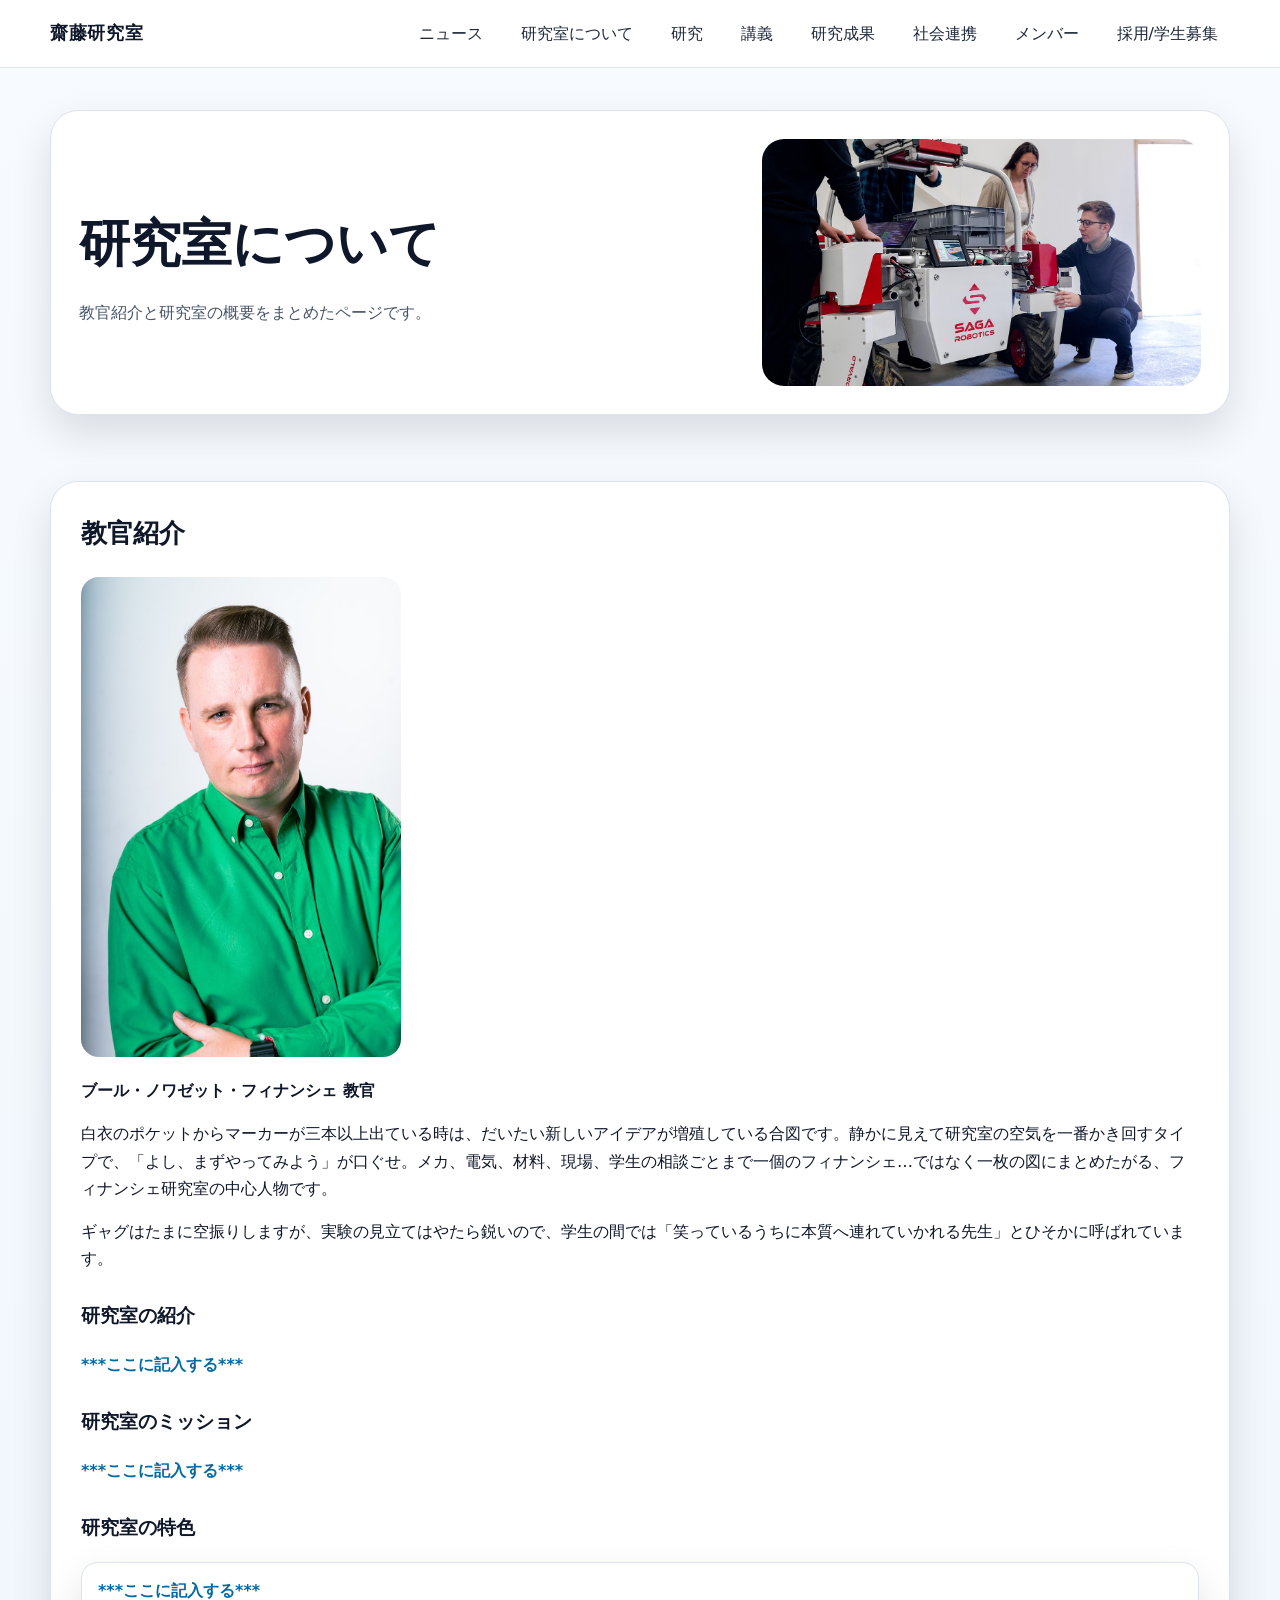
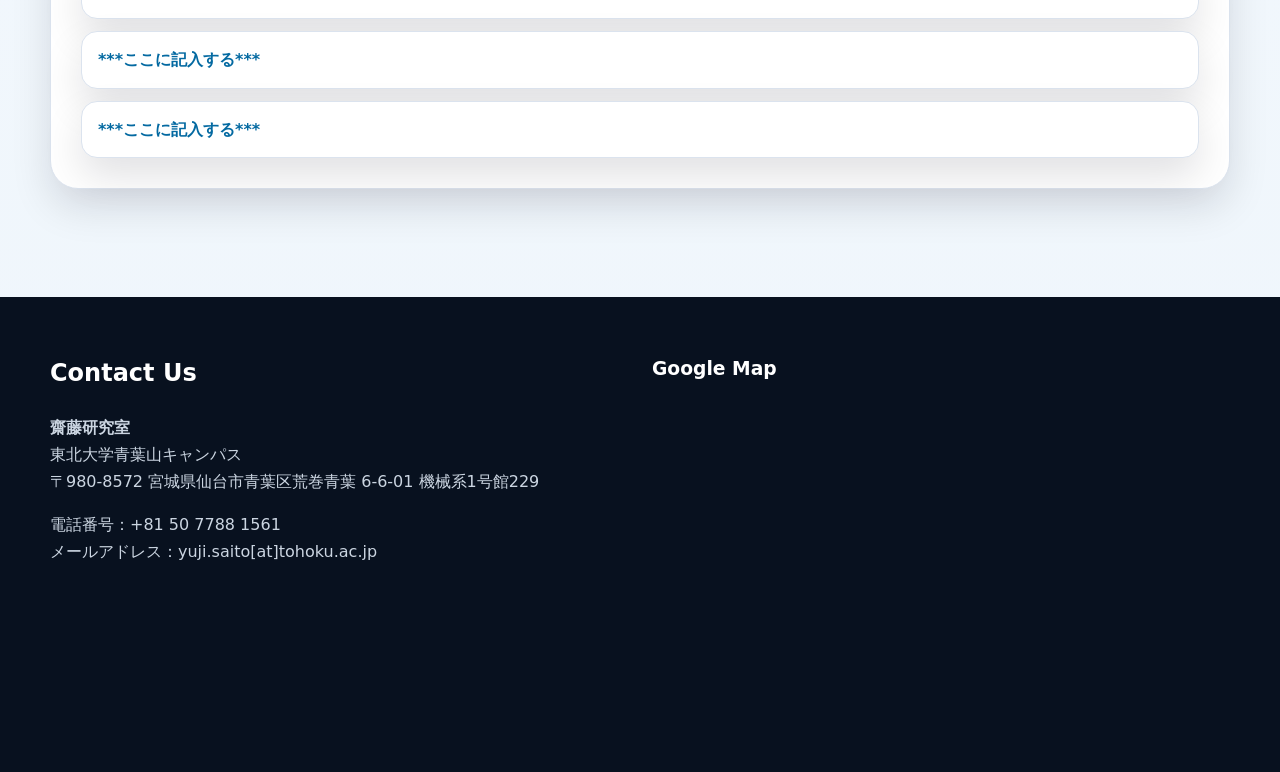
==== about.html @ 6b7e9b40 "Update about.html" ====
<!doctype html>
<html lang="ja">
<head>
  <meta charset="utf-8">
  <meta name="viewport" content="width=device-width, initial-scale=1">
  <title>齋藤研究室</title>
  <meta name="description" content="齋藤研究室の公式サイト。研究・講義・社会連携・学生募集などの情報を掲載しています。">
  <link rel="stylesheet" href="style.css">
</head>
<body>
  <header class="site-header">
    <div class="container site-header__inner">
      <a class="brand" href="index.html">
        <!-- <img src="logo.jpg" alt="齋藤研究室 ロゴ" class="brand__logo"> -->
        <span>齋藤研究室</span>
      </a>
      <nav class="nav" aria-label="主要メニュー">
        <a href="news.html">ニュース</a>
        <a href="about.html">研究室について</a>
        <a href="research.html">研究</a>
        <a href="lectures.html">講義</a>
        <a href="achievements.html">研究成果</a>
        <a href="collaboration.html">社会連携</a>
        <a href="members.html">メンバー</a>
        <a href="recruit.html">採用/学生募集</a>
      </nav>
    </div>
  </header>

  <main>
    <section class="page-hero">
      <div class="container page-top">
        <div class="page-top__title">
          <h1>研究室について</h1>
          <p>教官紹介と研究室の概要をまとめたページです。</p>
        </div>
        <div class="page-top__image">
          <img src="assets/img_about.jpg" alt="研究室についての代表画像">
        </div>
      </div>
    </section>

    <section class="section section--tight">
      <div class="container content-box">
        <h2>教官紹介</h2>
        <p><img src="assets/pic_professor.jpg" alt="ブール・ノワゼット・フィナンシェ先生の写真" style="max-width:320px;border-radius:18px;margin:0 0 20px 0;"></p>
        <p><strong>ブール・ノワゼット・フィナンシェ 教官</strong></p>
        <p>白衣のポケットからマーカーが三本以上出ている時は、だいたい新しいアイデアが増殖している合図です。静かに見えて研究室の空気を一番かき回すタイプで、「よし、まずやってみよう」が口ぐせ。メカ、電気、材料、現場、学生の相談ごとまで一個のフィナンシェ…ではなく一枚の図にまとめたがる、フィナンシェ研究室の中心人物です。</p>
        <p>ギャグはたまに空振りしますが、実験の見立てはやたら鋭いので、学生の間では「笑っているうちに本質へ連れていかれる先生」とひそかに呼ばれています。</p>
        <h3>研究室の紹介</h3>
        <p class="placeholder">***ここに記入する***</p>
        <h3>研究室のミッション</h3>
        <p class="placeholder">***ここに記入する***</p>
        <h3>研究室の特色</h3>
        <ul class="plain-list">
          <li><span class="placeholder">***ここに記入する***</span></li>
          <li><span class="placeholder">***ここに記入する***</span></li>
          <li><span class="placeholder">***ここに記入する***</span></li>
        </ul>
      </div>
    </section>
  </main>

  <footer class="footer">
    <div class="container footer-grid">
     <section>
        <h2>Contact Us</h2>
        <p><strong>齋藤研究室</strong><br>東北大学青葉山キャンパス<br>〒980-8572 宮城県仙台市青葉区荒巻青葉 6-6-01 機械系1号館229 </p>
        <p>電話番号：+81 50 7788 1561<br>メールアドレス：yuji.saito[at]tohoku.ac.jp</p>
      </section>
      <section class="map-wrap">
        <h3>Google Map</h3>
<!-- googleMapでピンを立てた後、共有→地図を埋め込む→HTMLをコピー→下記一行まるごと消して、貼り付け -->
        <iframe src="https://www.google.com/maps/embed?pb=!1m18!1m12!1m3!1d660.6480295084219!2d140.84380347858735!3d38.25482782458612!2m3!1f0!2f0!3f0!3m2!1i1024!2i768!4f13.1!3m3!1m2!1s0x5f8a285a0e65f0b5%3A0x808f0caa3482d5c0!2z5p2x5YyX5aSn5a2mIOW3peWtpueglOeptuenkeODu-W3peWtpumDqCDmqZ_morDns7sx5Y-36aSo!5e0!3m2!1sja!2sjp!4v1775164790311!5m2!1sja!2sjp" width="600" height="450" style="border:0;" allowfullscreen="" loading="lazy" referrerpolicy="no-referrer-when-downgrade"></iframe>
      </section>
    </div>
  </footer>
  
  <script src="script.js"></script>
</body>
</html>
---- style.css ----
:root{
  --bg:#0b1320;
  --bg2:#111c30;
  --panel:#ffffff;
  --text:#0f172a;
  --muted:#475569;
  --line:#dbe3ee;
  --accent:#0ea5e9;
  --accent2:#22c55e;
  --shadow:0 18px 40px rgba(2, 12, 27, 0.12);
  --radius:22px;
  --max:1180px;
}
*{box-sizing:border-box}
html{scroll-behavior:smooth}
body{
  margin:0;
  font-family:"Yu Gothic UI","Hiragino Sans","Meiryo",system-ui,sans-serif;
  color:var(--text);
  background:linear-gradient(180deg,#f7fbff 0%,#eef5fb 100%);
  line-height:1.7;
}
a{color:inherit;text-decoration:none}
img,video{max-width:100%;display:block}
.container{width:min(calc(100% - 32px),var(--max));margin:0 auto}
.site-header{
  position:sticky;top:0;z-index:50;
  background:rgba(255,255,255,.9);backdrop-filter:blur(12px);
  border-bottom:1px solid rgba(219,227,238,.9);
}
.site-header__inner{display:flex;align-items:center;justify-content:space-between;gap:16px;padding:12px 0}
.brand{ display:flex; align-items:center; gap:10px; font-weight:800; font-size:1.1rem; letter-spacing:.04em;}
.brand__logo{ width:32px; height:32px; object-fit:cover; border-radius:8px; display:block;}
.nav{display:flex;flex-wrap:wrap;gap:10px 14px;justify-content:flex-end}
.nav a{padding:8px 12px;border-radius:999px;color:#1e293b}
.nav a:hover,.nav a:focus-visible{background:#e8f3fb;outline:none}
.hero{
  position:relative;min-height:74vh;display:grid;place-items:center;overflow:hidden;
  background:#020817;color:#fff;
}
.hero__media,.hero__overlay{position:absolute;inset:0}
.hero__media video{width:100%;height:100%;object-fit:cover;display:none}
.hero__media video.is-active{display:block}
.hero__overlay{background:linear-gradient(180deg,rgba(2,6,23,.35),rgba(2,6,23,.72))}
.hero__content{position:relative;z-index:1;text-align:center;padding:80px 16px}
.hero h1{font-size:clamp(2.2rem,7vw,4.8rem);margin:0 0 16px;letter-spacing:.04em}
.hero p{font-size:clamp(1rem,2.2vw,1.25rem);max-width:820px;margin:0 auto 18px;color:#dbeafe}
.hero__chips{display:flex;flex-wrap:wrap;gap:10px;justify-content:center;margin-top:24px}
.hero__chips span{padding:10px 14px;border:1px solid rgba(255,255,255,.24);border-radius:999px;background:rgba(255,255,255,.08)}
.section{padding:72px 0}
.section--tight{padding:48px 0}
.section-title{display:flex;align-items:end;justify-content:space-between;gap:12px;margin-bottom:28px}
.section-title h2{font-size:clamp(1.6rem,3vw,2.5rem);margin:0}
.section-title p{margin:0;color:var(--muted)}
.grid{display:grid;gap:22px}
.card-grid{grid-template-columns:repeat(auto-fit,minmax(240px,1fr))}
.card{
  background:var(--panel);border:1px solid var(--line);border-radius:var(--radius);overflow:hidden;
  box-shadow:var(--shadow);transition:transform .2s ease, box-shadow .2s ease;
}
.card:hover{transform:translateY(-4px);box-shadow:0 22px 46px rgba(2,12,27,.16)}
.card__media{aspect-ratio:16/10;position:relative;background:linear-gradient(135deg,#0f172a,#1d4ed8);overflow:hidden}
.card__media img,.card__media video{width:100%;height:100%;object-fit:cover}
.card__badge{position:absolute;left:14px;top:14px;background:rgba(255,255,255,.92);padding:6px 10px;border-radius:999px;font-size:.82rem;font-weight:700}
.card__body{padding:20px}
.card__body h3{margin:0 0 8px;font-size:1.2rem}
.card__body p{margin:0;color:var(--muted)}
.note-list,.member-list,.plain-list{display:grid;gap:12px;padding:0;margin:0;list-style:none}
.note-list li,.plain-list li{background:#fff;border:1px solid var(--line);border-radius:16px;padding:14px 16px;box-shadow:var(--shadow)}
.note-list a{color:#0f172a;font-weight:700}
.page-hero{padding:42px 0 18px}
.page-top{
  display:grid;grid-template-columns:1.2fr .8fr;gap:24px;align-items:center;
  background:#fff;border:1px solid var(--line);border-radius:28px;padding:28px;box-shadow:var(--shadow)
}
.page-top__title h1{font-size:clamp(2rem,4vw,3.2rem);margin:0 0 12px}
.page-top__title p{margin:0;color:var(--muted)}
.page-top__image{aspect-ratio:16/9;border-radius:22px;overflow:hidden;background:linear-gradient(135deg,#dbeafe,#bfdbfe)}
.page-top__image img{width:100%;height:100%;object-fit:cover}
.content-box{background:#fff;border:1px solid var(--line);border-radius:28px;padding:30px;box-shadow:var(--shadow)}
.content-box h2{margin-top:0;font-size:1.6rem}
.content-box h3{margin-top:28px}
.footer{background:#08111f;color:#e2e8f0;padding:56px 0 40px;margin-top:60px}
.footer-grid{display:grid;grid-template-columns:1fr 1fr;gap:24px;align-items:start}
.footer h2,.footer h3{margin-top:0;color:#fff}
.footer p,.footer li{color:#cbd5e1}
.map-wrap iframe{width:100%;height:320px;border:0;border-radius:22px}
.small{font-size:.95rem;color:var(--muted)}
.placeholder{font-weight:700;color:#0369a1}
.kv-links{display:flex;flex-wrap:wrap;gap:10px;margin-top:18px}
.kv-links a{background:#fff;color:#0f172a;padding:11px 14px;border-radius:999px;font-weight:700}
.member-columns{display:grid;grid-template-columns:repeat(3,1fr);gap:18px}
.member-group{background:#fff;border:1px solid var(--line);border-radius:20px;padding:18px;box-shadow:var(--shadow)}
.member-group h3{margin-top:0}
.news-inline{display:grid;gap:10px}
.news-inline li{padding:10px 0;border-bottom:1px solid #e2e8f0}
.news-inline li:last-child{border-bottom:none}
@media (max-width:900px){
  .page-top,.footer-grid,.member-columns{grid-template-columns:1fr}
  .site-header__inner{align-items:flex-start;flex-direction:column}
  .nav{justify-content:flex-start}
}
@media (max-width:640px){
  .section{padding:56px 0}
  .page-top,.content-box{padding:22px}
  .hero{min-height:64vh}
}
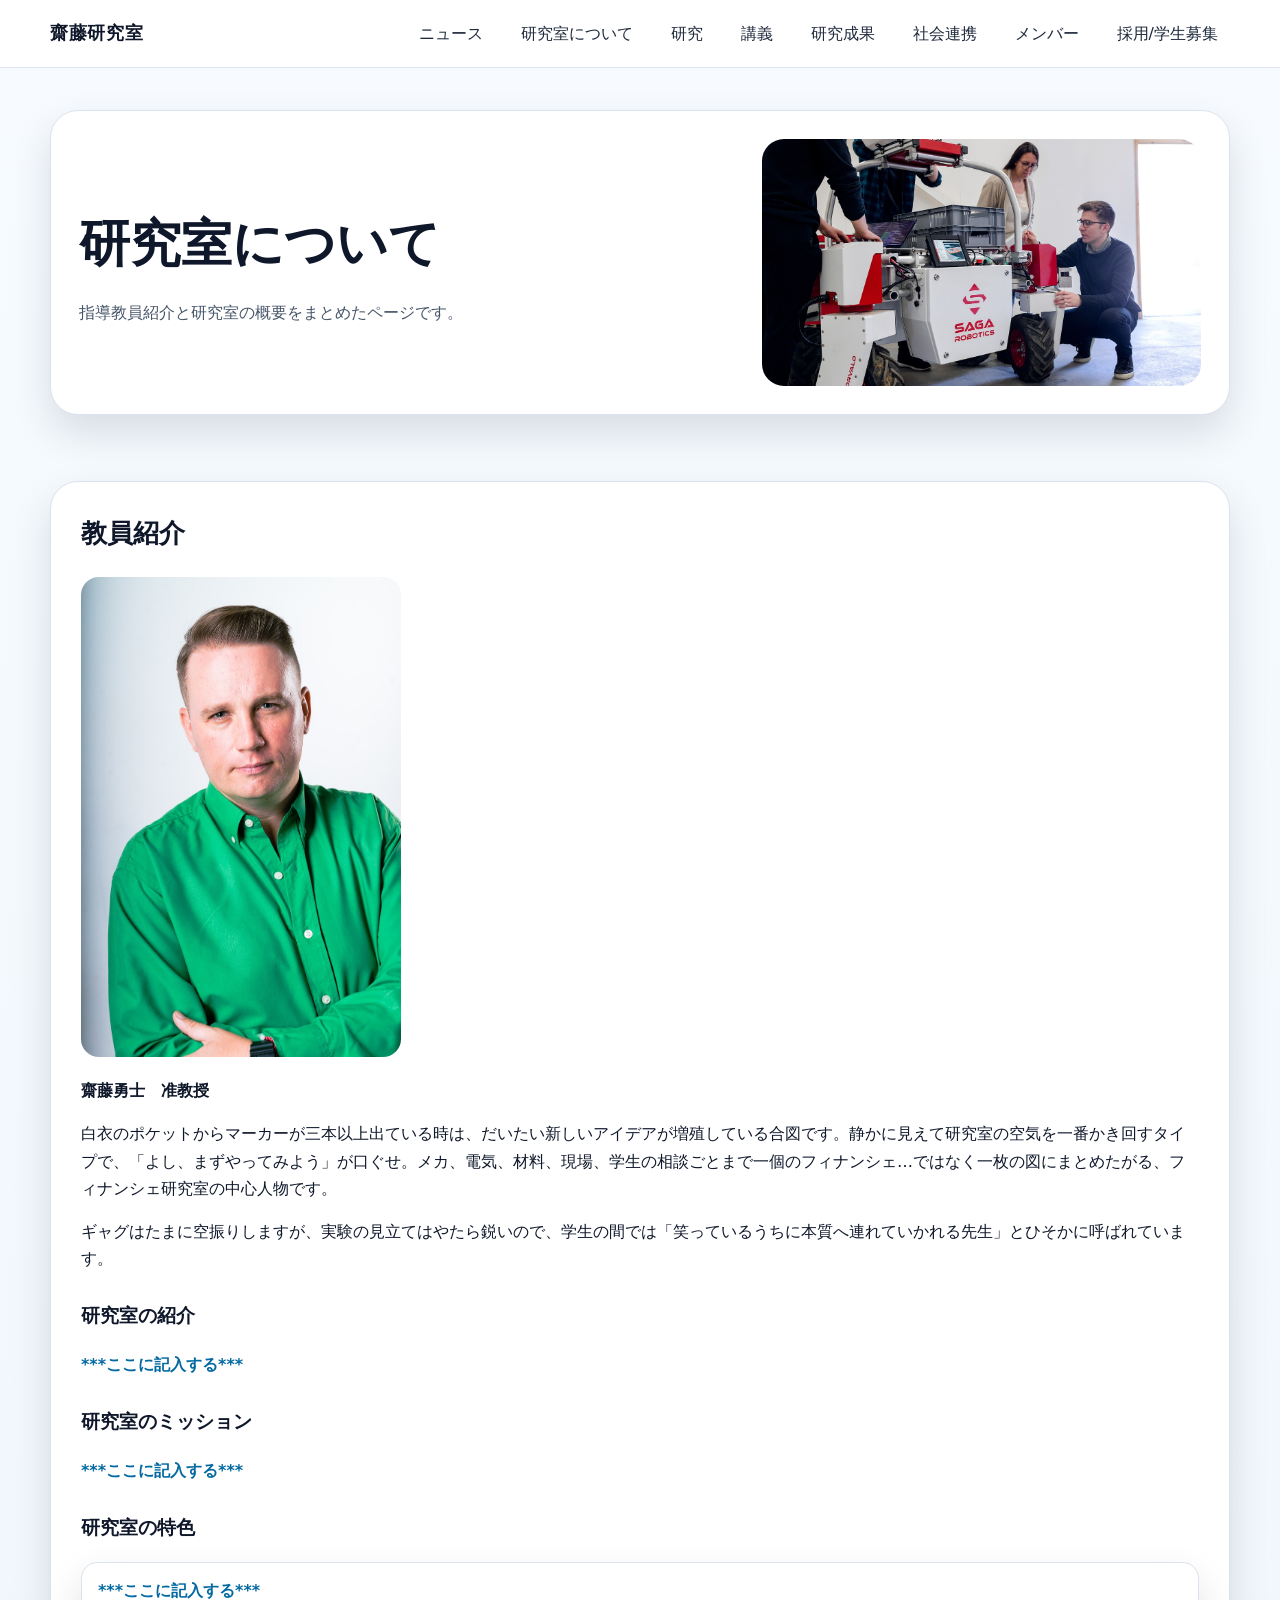
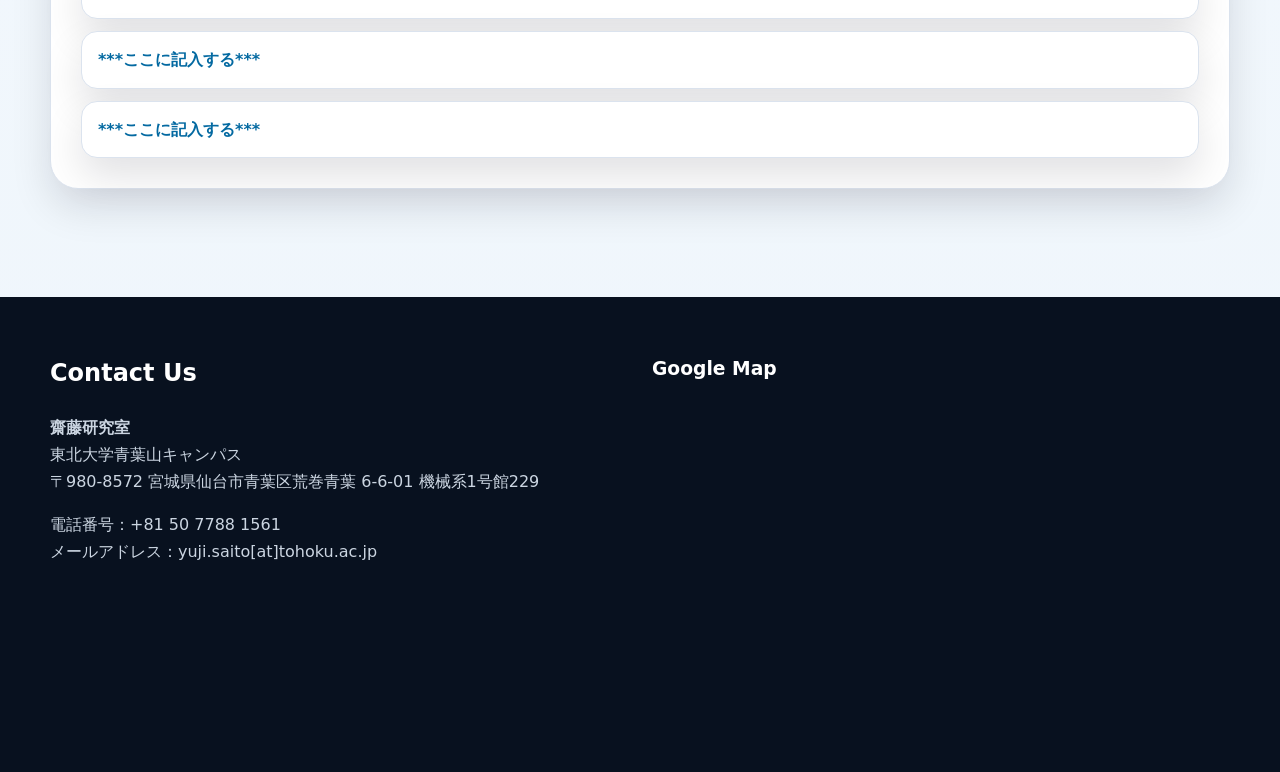
==== commit 142c373f: "Update about.html" ====
--- a/about.html
+++ b/about.html
@@ -32,7 +32,7 @@
       <div class="container page-top">
         <div class="page-top__title">
           <h1>研究室について</h1>
-          <p>教官紹介と研究室の概要をまとめたページです。</p>
+          <p>指導教員紹介と研究室の概要をまとめたページです。</p>
         </div>
         <div class="page-top__image">
           <img src="assets/img_about.jpg" alt="研究室についての代表画像">
@@ -42,9 +42,9 @@
 
     <section class="section section--tight">
       <div class="container content-box">
-        <h2>教官紹介</h2>
+        <h2>教員紹介</h2>
         <p><img src="assets/pic_professor.jpg" alt="ブール・ノワゼット・フィナンシェ先生の写真" style="max-width:320px;border-radius:18px;margin:0 0 20px 0;"></p>
-        <p><strong>ブール・ノワゼット・フィナンシェ 教官</strong></p>
+        <p><strong>齋藤勇士　准教授</strong></p>
         <p>白衣のポケットからマーカーが三本以上出ている時は、だいたい新しいアイデアが増殖している合図です。静かに見えて研究室の空気を一番かき回すタイプで、「よし、まずやってみよう」が口ぐせ。メカ、電気、材料、現場、学生の相談ごとまで一個のフィナンシェ…ではなく一枚の図にまとめたがる、フィナンシェ研究室の中心人物です。</p>
         <p>ギャグはたまに空振りしますが、実験の見立てはやたら鋭いので、学生の間では「笑っているうちに本質へ連れていかれる先生」とひそかに呼ばれています。</p>
         <h3>研究室の紹介</h3>
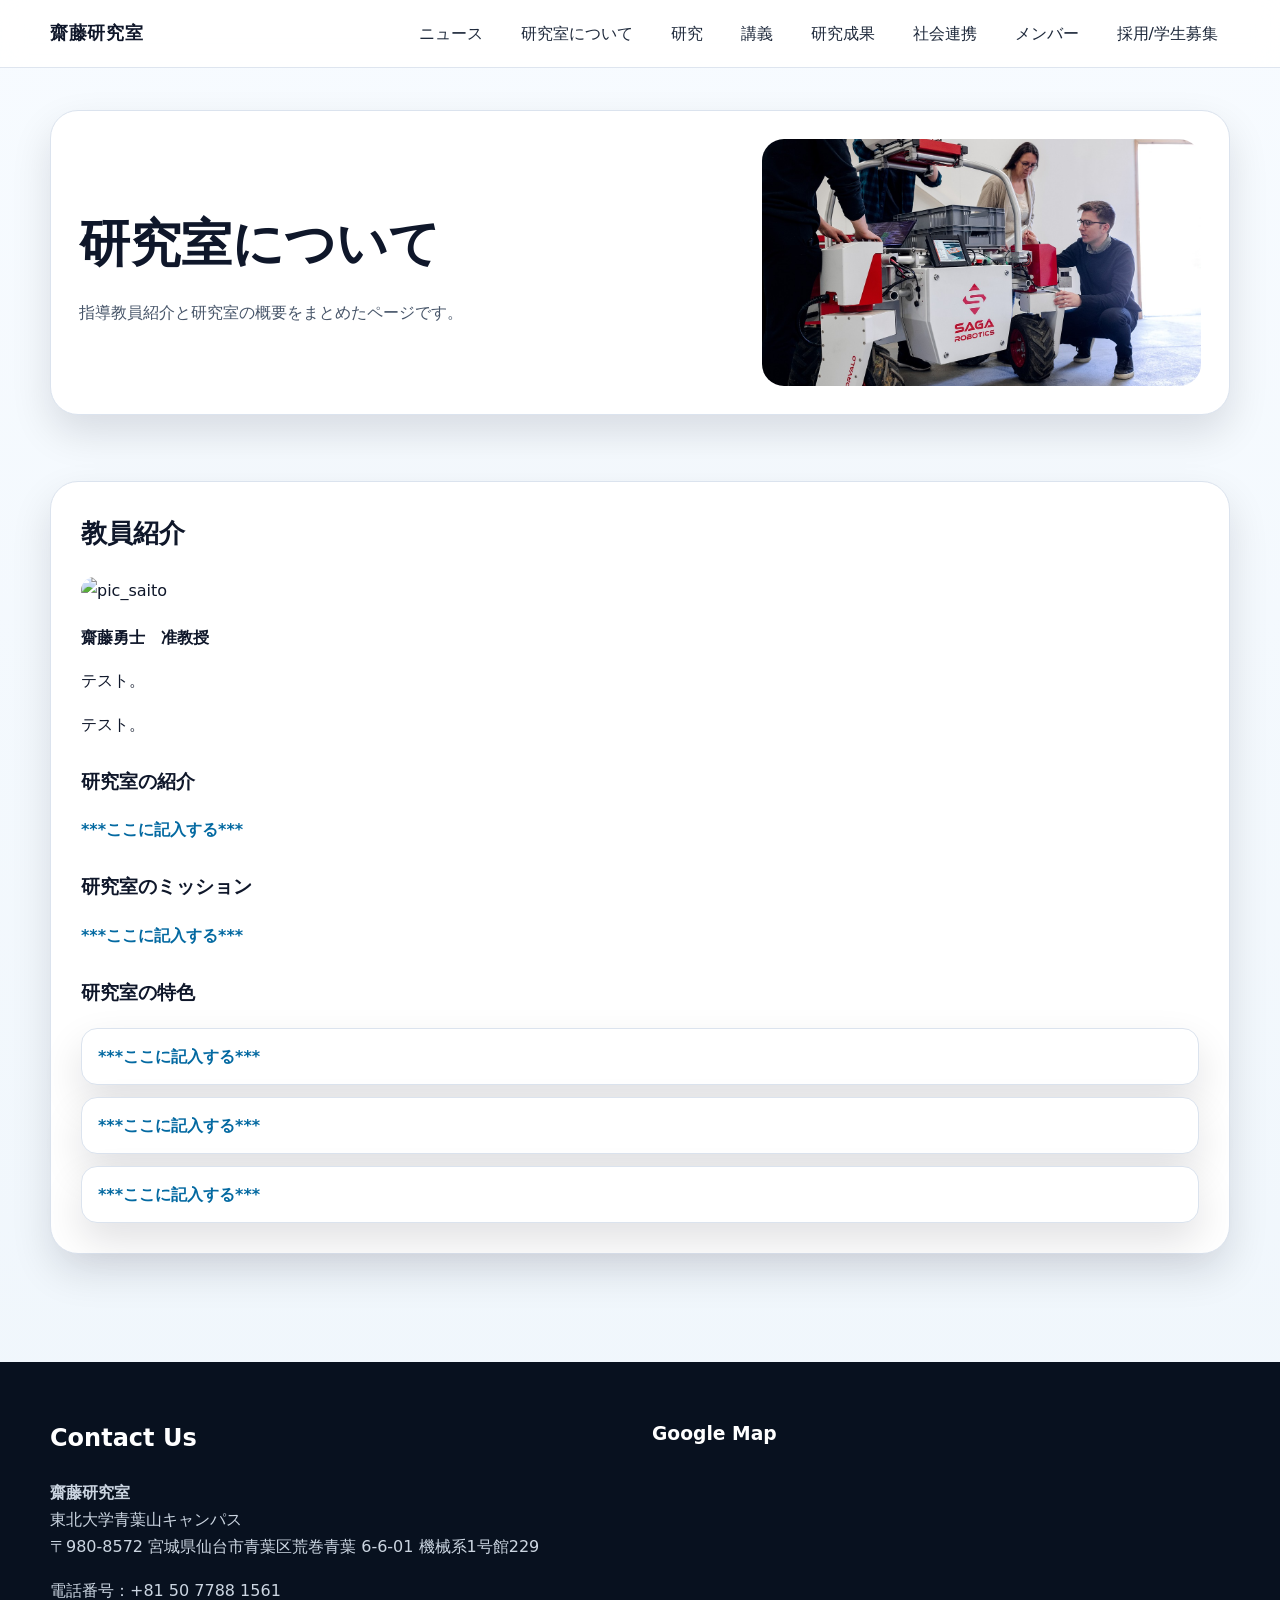
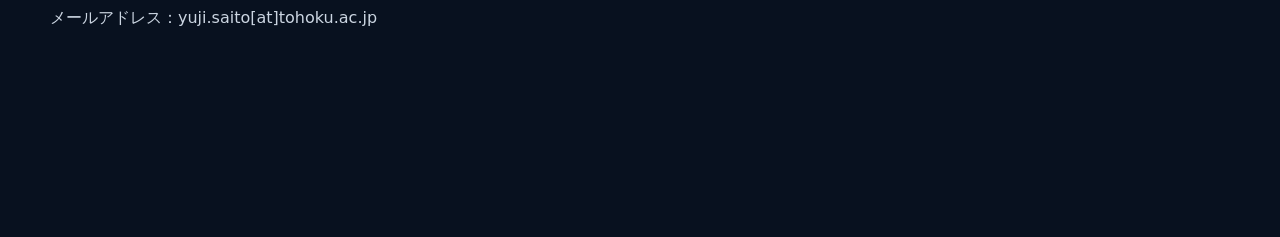
==== commit a8168c66: "Update about.html" ====
--- a/about.html
+++ b/about.html
@@ -43,10 +43,10 @@
     <section class="section section--tight">
       <div class="container content-box">
         <h2>教員紹介</h2>
-        <p><img src="assets/pic_professor.jpg" alt="ブール・ノワゼット・フィナンシェ先生の写真" style="max-width:320px;border-radius:18px;margin:0 0 20px 0;"></p>
+        <p><img src="assets/pic_saito.jpg" alt="pic_saito" style="max-width:320px;border-radius:18px;margin:0 0 20px 0;"></p>
         <p><strong>齋藤勇士　准教授</strong></p>
-        <p>白衣のポケットからマーカーが三本以上出ている時は、だいたい新しいアイデアが増殖している合図です。静かに見えて研究室の空気を一番かき回すタイプで、「よし、まずやってみよう」が口ぐせ。メカ、電気、材料、現場、学生の相談ごとまで一個のフィナンシェ…ではなく一枚の図にまとめたがる、フィナンシェ研究室の中心人物です。</p>
-        <p>ギャグはたまに空振りしますが、実験の見立てはやたら鋭いので、学生の間では「笑っているうちに本質へ連れていかれる先生」とひそかに呼ばれています。</p>
+        <p>テスト。</p>
+        <p>テスト。</p>
         <h3>研究室の紹介</h3>
         <p class="placeholder">***ここに記入する***</p>
         <h3>研究室のミッション</h3>
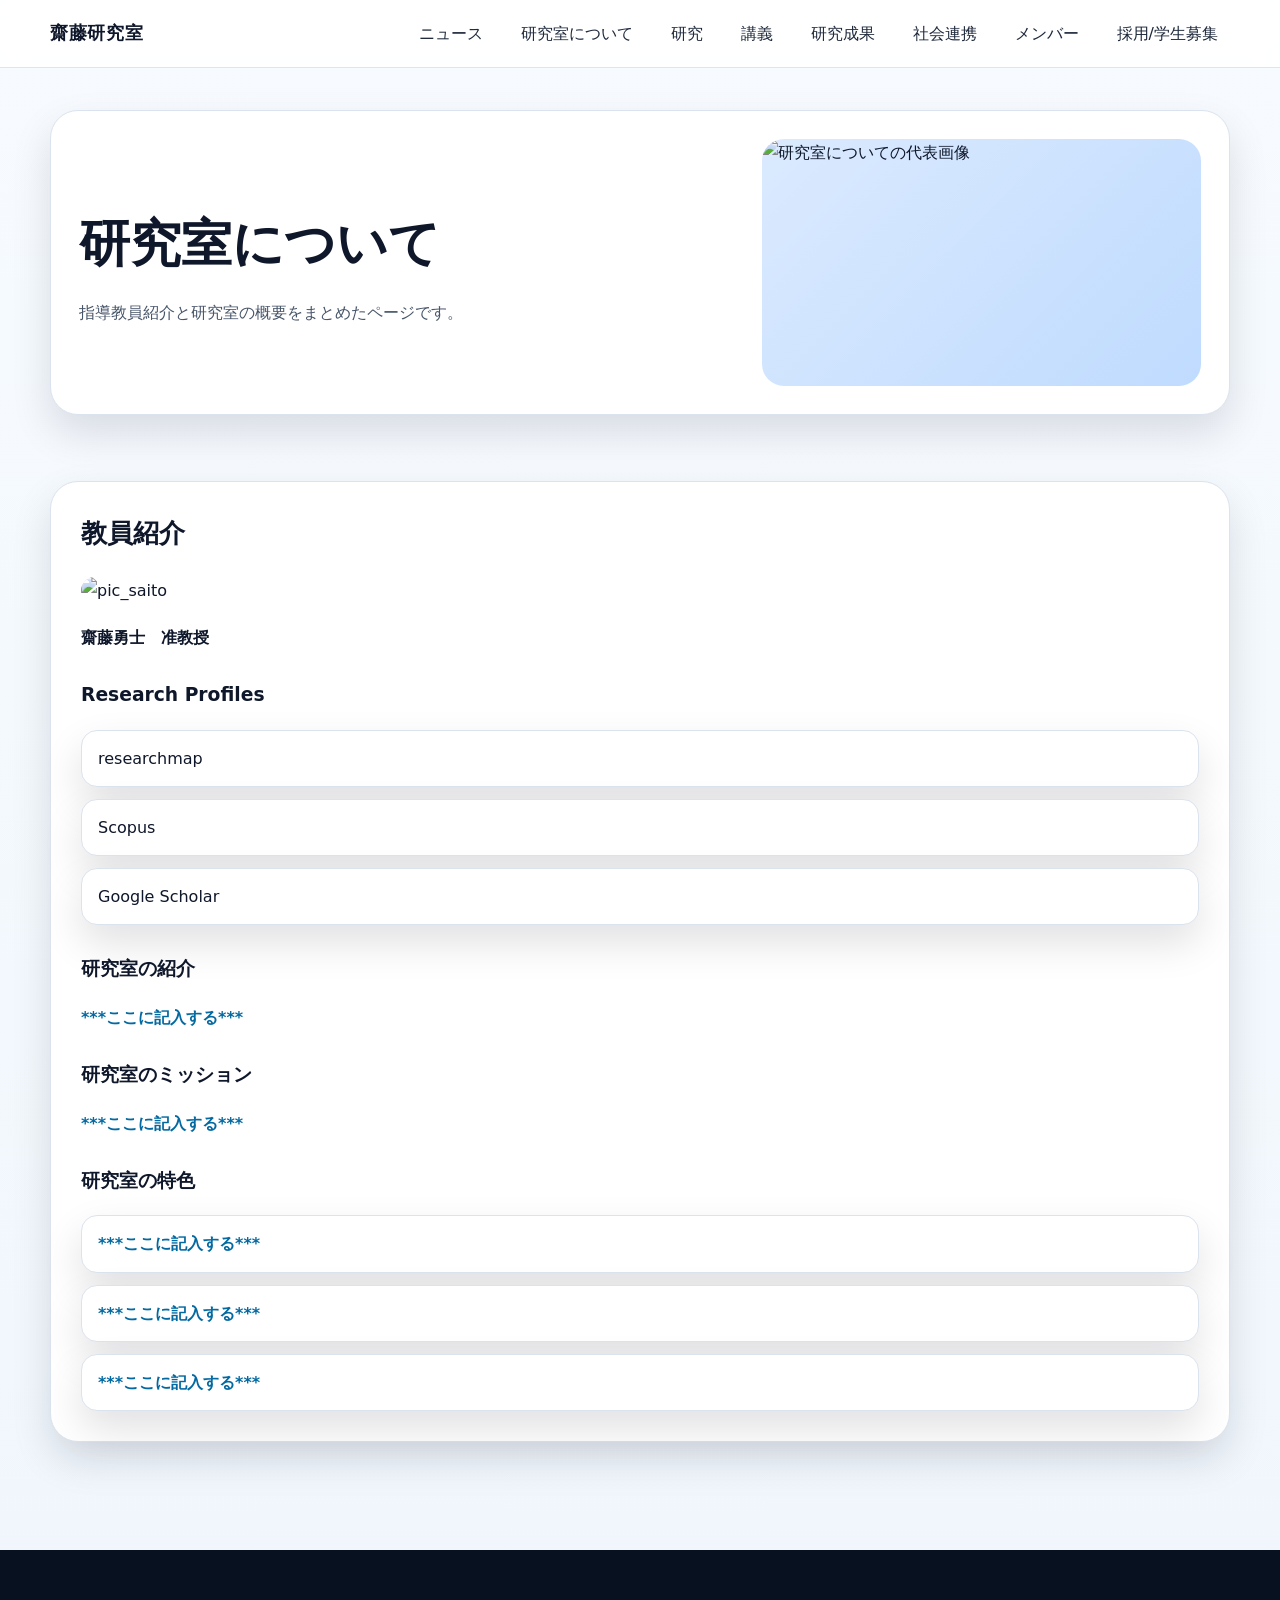
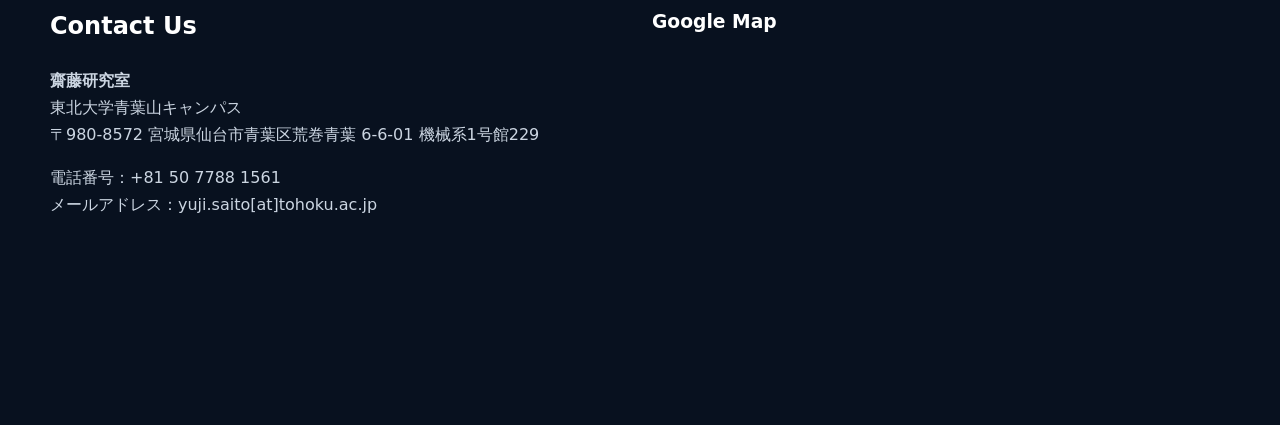
==== commit 15b4aca8: "Update about.html" ====
--- a/about.html
+++ b/about.html
@@ -35,7 +35,7 @@
           <p>指導教員紹介と研究室の概要をまとめたページです。</p>
         </div>
         <div class="page-top__image">
-          <img src="assets/img_about.jpg" alt="研究室についての代表画像">
+          <img src="assets/pic_firing.png" alt="研究室についての代表画像">
         </div>
       </div>
     </section>
@@ -43,10 +43,14 @@
     <section class="section section--tight">
       <div class="container content-box">
         <h2>教員紹介</h2>
-        <p><img src="assets/pic_saito.jpg" alt="pic_saito" style="max-width:320px;border-radius:18px;margin:0 0 20px 0;"></p>
+        <p><img src="assets/pic_saito.JPG" alt="pic_saito" style="max-width:320px;border-radius:18px;margin:0 0 20px 0;"></p>
         <p><strong>齋藤勇士　准教授</strong></p>
-        <p>テスト。</p>
-        <p>テスト。</p>
+        <h3>Research Profiles</h3>
+        <ul class="plain-list">
+        <li><a href="https://researchmap.jp/saito_yuji/" target="_blank" rel="noopener noreferrer">researchmap</a></li>
+        <li><a href="https://www.scopus.com/authid/detail.uri?authorId=57219493990" target="_blank" rel="noopener noreferrer">Scopus</a></li>
+        <li><a href="https://scholar.google.com/citations?user=6G-dy-IAAAAJ&hl=ja" target="_blank" rel="noopener noreferrer">Google Scholar</a></li>
+        </ul>
         <h3>研究室の紹介</h3>
         <p class="placeholder">***ここに記入する***</p>
         <h3>研究室のミッション</h3>
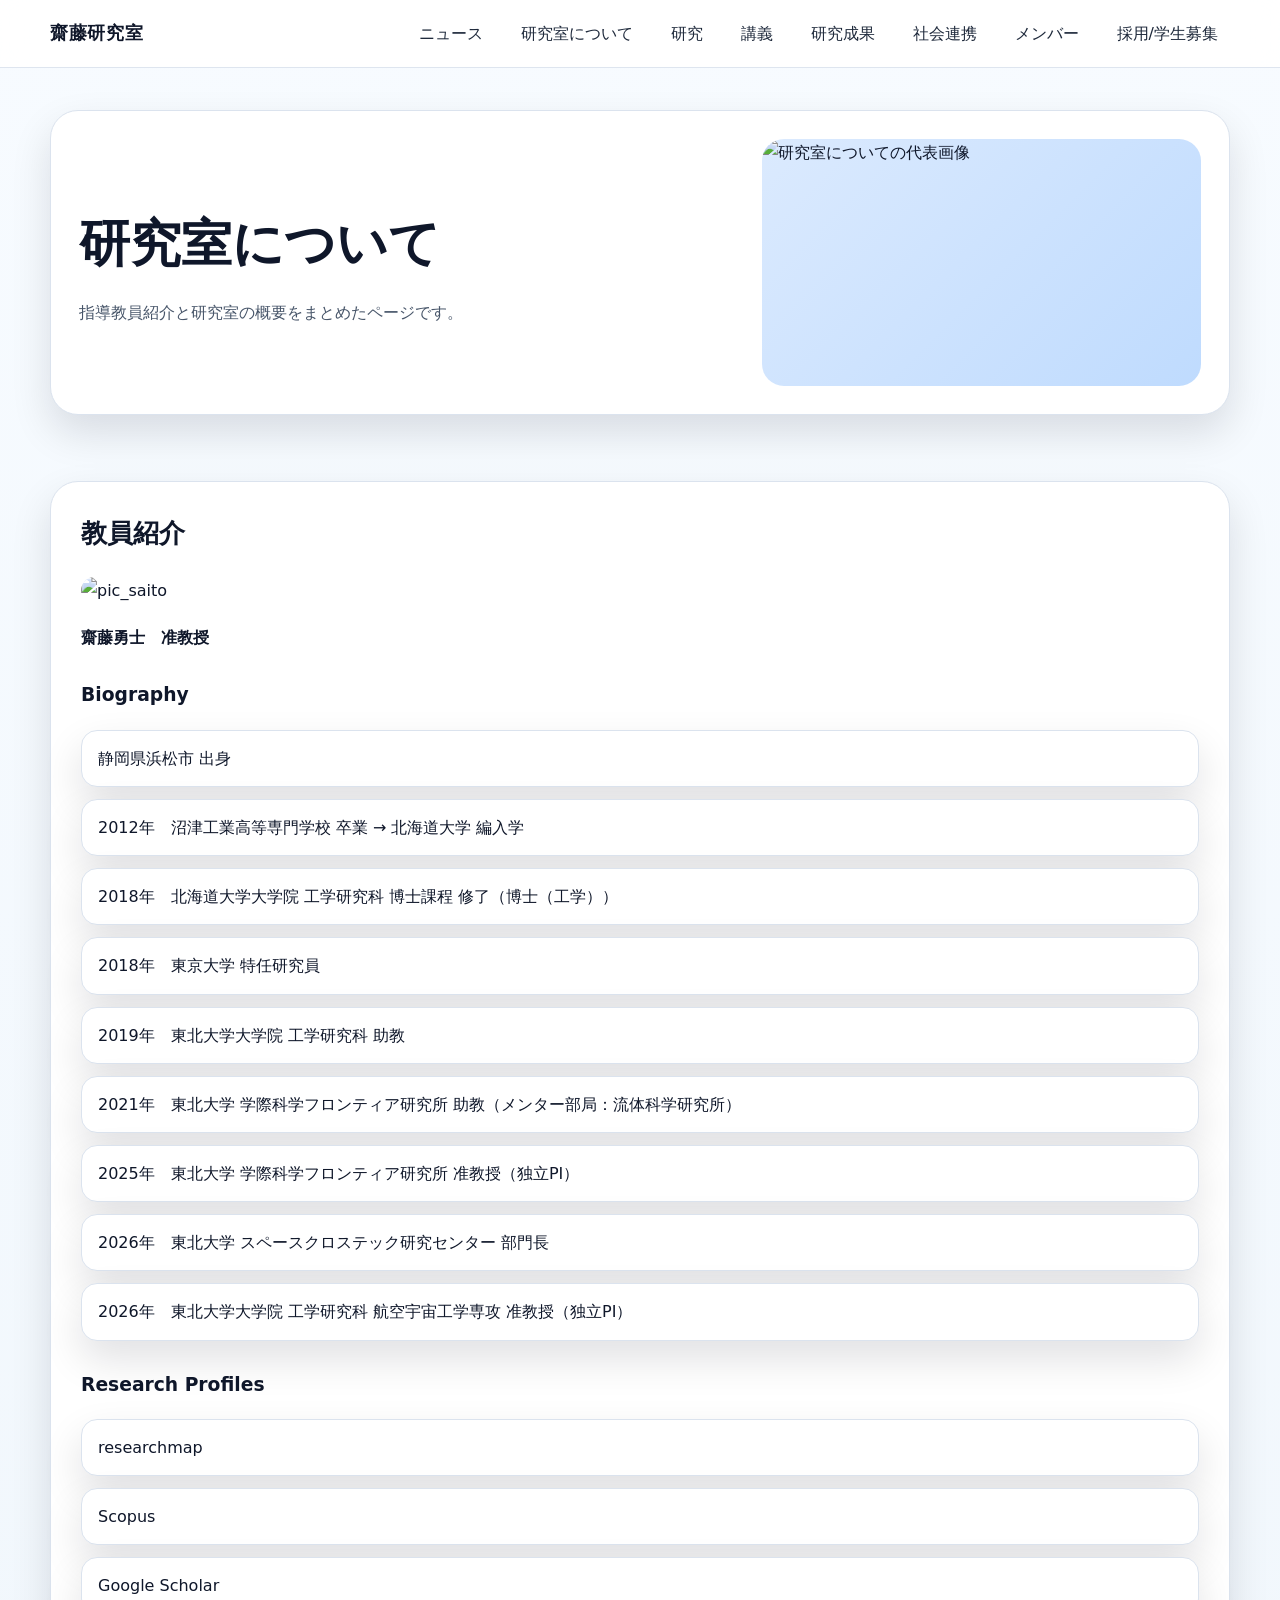
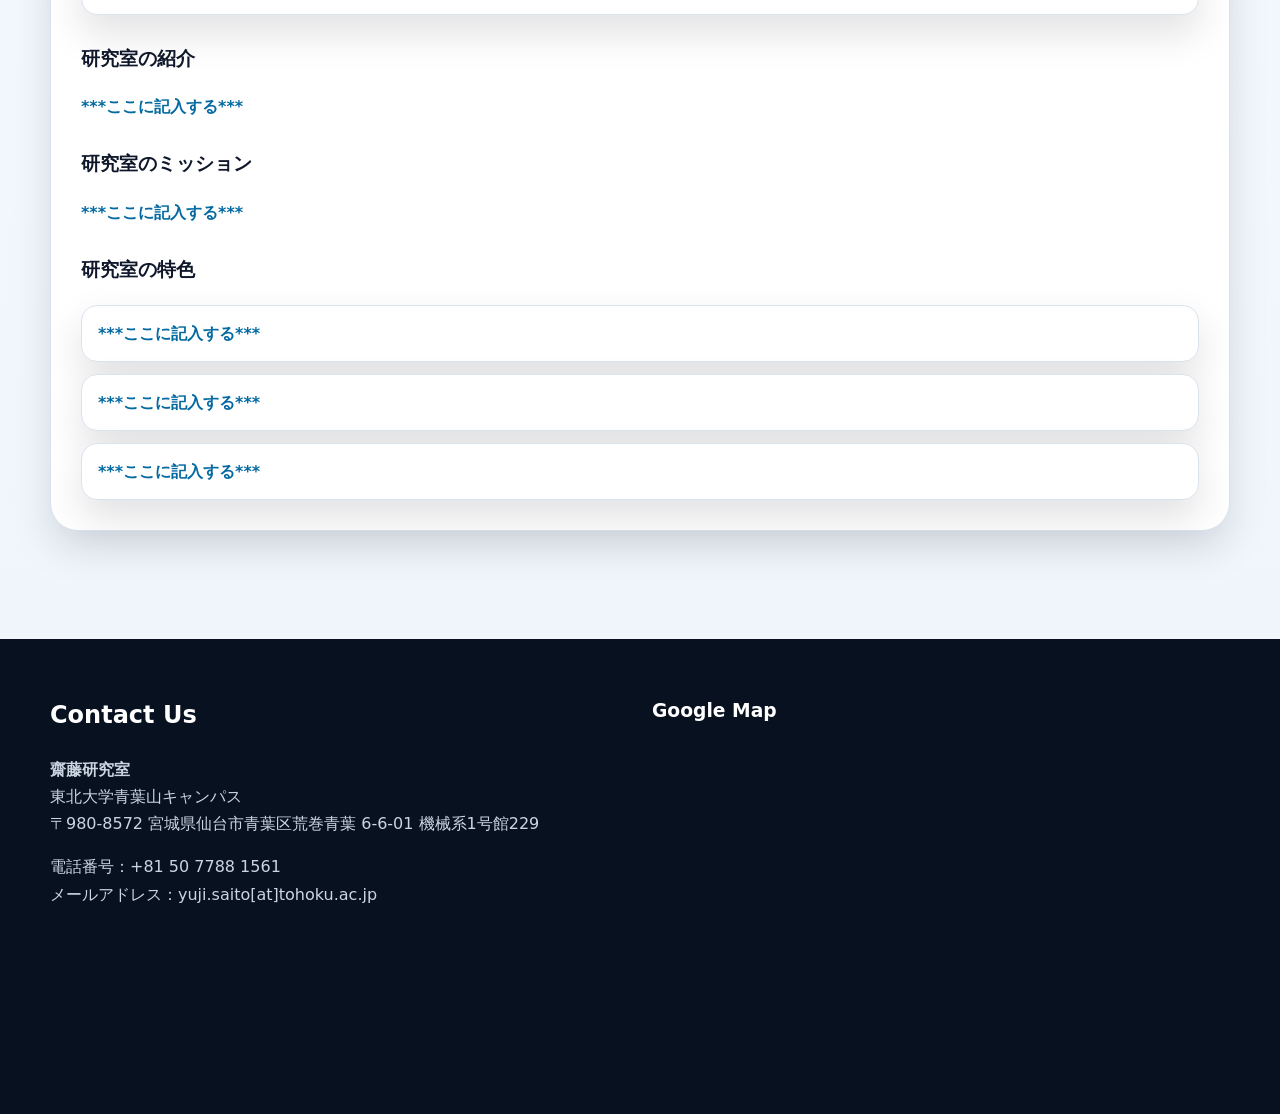
==== commit b9b50f79: "Update about.html" ====
--- a/about.html
+++ b/about.html
@@ -45,6 +45,18 @@
         <h2>教員紹介</h2>
         <p><img src="assets/pic_saito.JPG" alt="pic_saito" style="max-width:320px;border-radius:18px;margin:0 0 20px 0;"></p>
         <p><strong>齋藤勇士　准教授</strong></p>
+        <h3>Biography</h3>
+        <ul class="plain-list">
+        <li>静岡県浜松市 出身</li>
+        <li>2012年　沼津工業高等専門学校 卒業 → 北海道大学 編入学</li>
+        <li>2018年　北海道大学大学院 工学研究科 博士課程 修了（博士（工学））</li>
+        <li>2018年　東京大学 特任研究員</li>
+        <li>2019年　東北大学大学院 工学研究科 助教</li>
+        <li>2021年　東北大学 学際科学フロンティア研究所 助教（メンター部局：流体科学研究所）</li>
+        <li>2025年　東北大学 学際科学フロンティア研究所 准教授（独立PI）</li>
+        <li>2026年　東北大学 スペースクロステック研究センター 部門長</li>
+        <li>2026年　東北大学大学院 工学研究科 航空宇宙工学専攻 准教授（独立PI）</li>
+        </ul>
         <h3>Research Profiles</h3>
         <ul class="plain-list">
         <li><a href="https://researchmap.jp/saito_yuji/" target="_blank" rel="noopener noreferrer">researchmap</a></li>
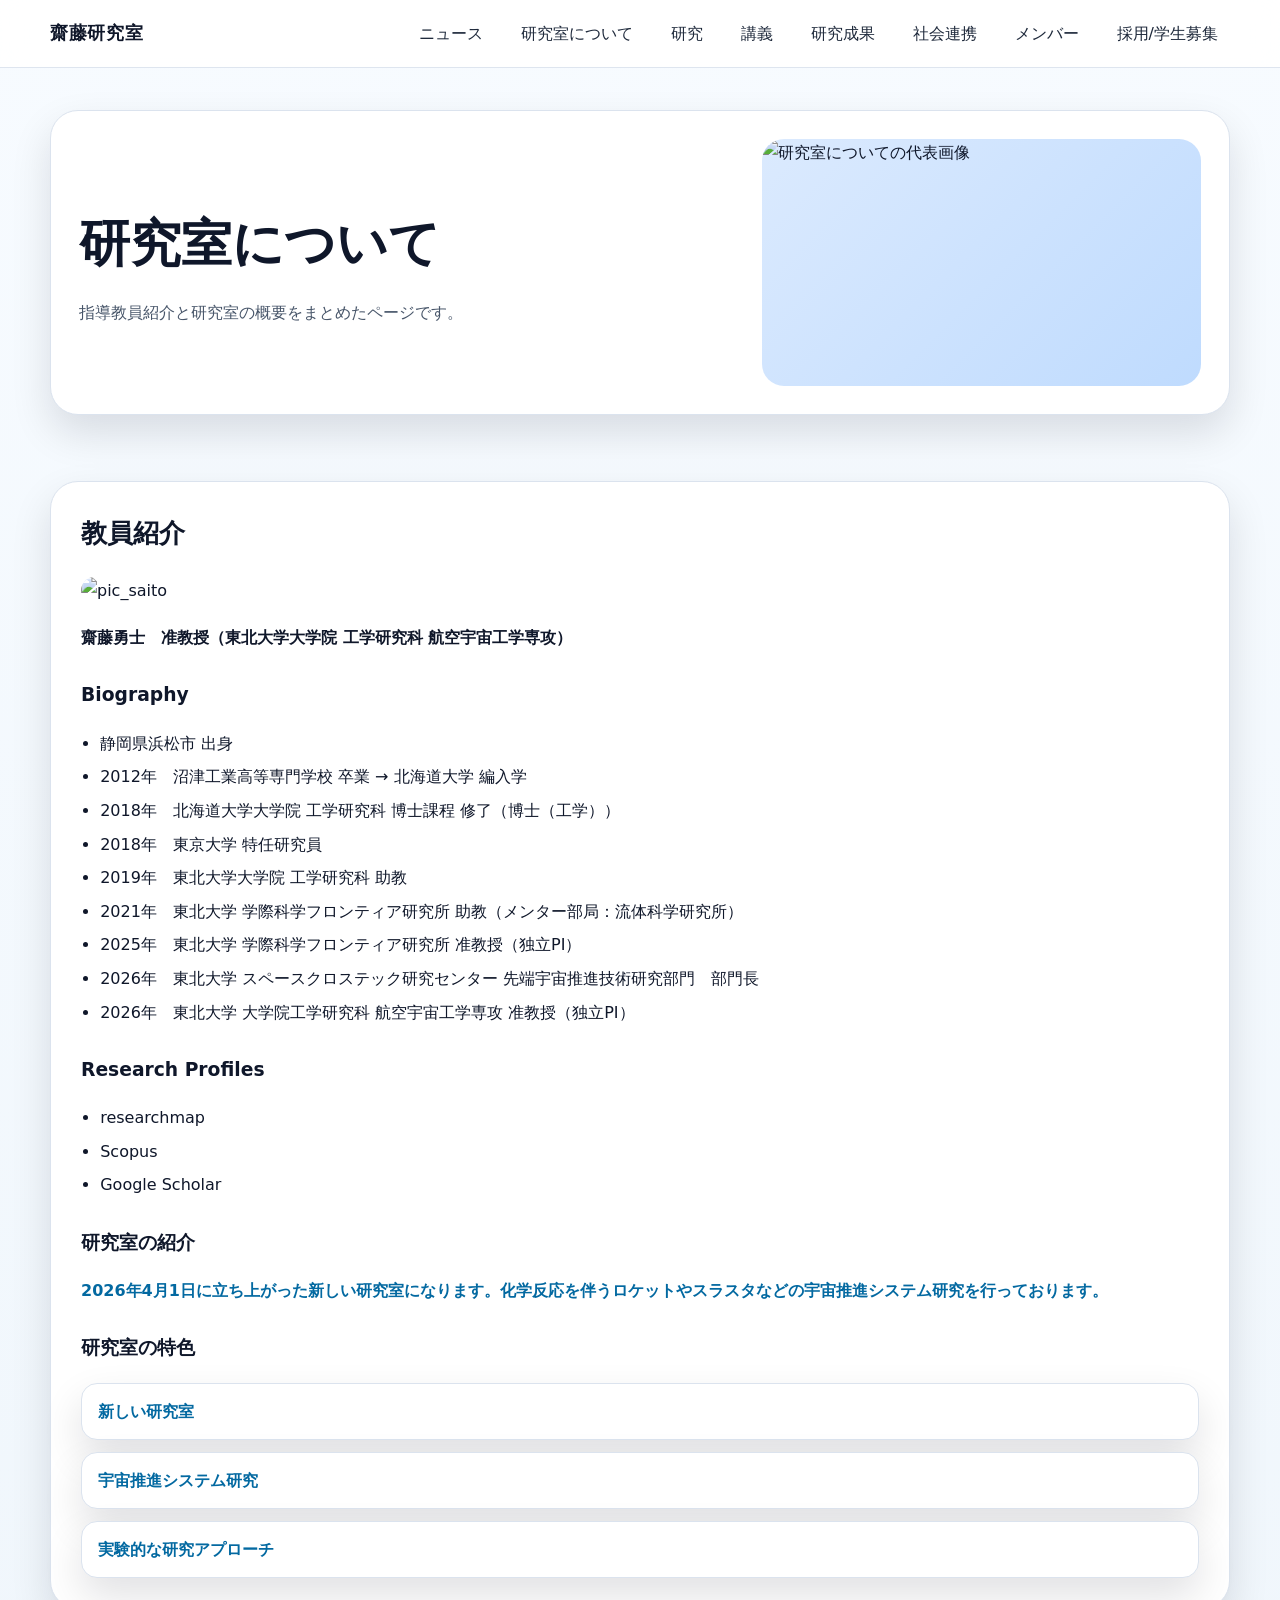
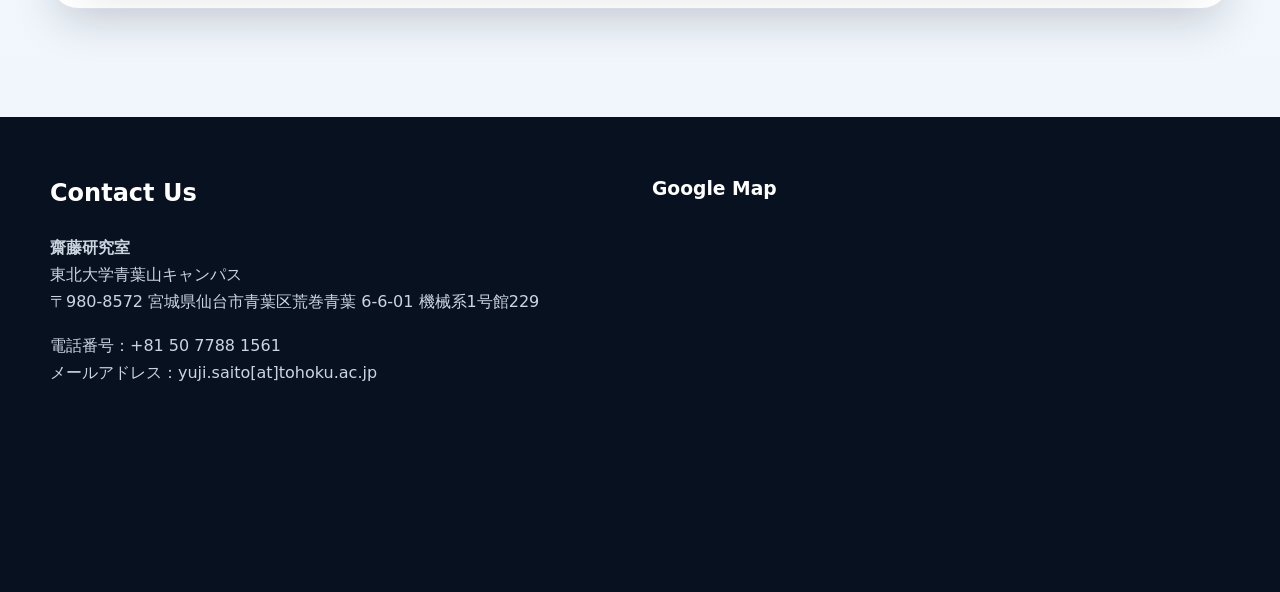
==== commit 1124ad95: "Update about.html" ====
--- a/about.html
+++ b/about.html
@@ -44,34 +44,35 @@
       <div class="container content-box">
         <h2>教員紹介</h2>
         <p><img src="assets/pic_saito.JPG" alt="pic_saito" style="max-width:320px;border-radius:18px;margin:0 0 20px 0;"></p>
-        <p><strong>齋藤勇士　准教授</strong></p>
+        <p><strong>齋藤勇士　准教授（東北大学大学院 工学研究科 航空宇宙工学専攻）</strong></p>
         <h3>Biography</h3>
-        <ul class="plain-list">
-        <li>静岡県浜松市 出身</li>
-        <li>2012年　沼津工業高等専門学校 卒業 → 北海道大学 編入学</li>
-        <li>2018年　北海道大学大学院 工学研究科 博士課程 修了（博士（工学））</li>
-        <li>2018年　東京大学 特任研究員</li>
-        <li>2019年　東北大学大学院 工学研究科 助教</li>
-        <li>2021年　東北大学 学際科学フロンティア研究所 助教（メンター部局：流体科学研究所）</li>
-        <li>2025年　東北大学 学際科学フロンティア研究所 准教授（独立PI）</li>
-        <li>2026年　東北大学 スペースクロステック研究センター 部門長</li>
-        <li>2026年　東北大学大学院 工学研究科 航空宇宙工学専攻 准教授（独立PI）</li>
-        </ul>
-        <h3>Research Profiles</h3>
-        <ul class="plain-list">
-        <li><a href="https://researchmap.jp/saito_yuji/" target="_blank" rel="noopener noreferrer">researchmap</a></li>
-        <li><a href="https://www.scopus.com/authid/detail.uri?authorId=57219493990" target="_blank" rel="noopener noreferrer">Scopus</a></li>
-        <li><a href="https://scholar.google.com/citations?user=6G-dy-IAAAAJ&hl=ja" target="_blank" rel="noopener noreferrer">Google Scholar</a></li>
-        </ul>
-        <h3>研究室の紹介</h3>
-        <p class="placeholder">***ここに記入する***</p>
-        <h3>研究室のミッション</h3>
-        <p class="placeholder">***ここに記入する***</p>
-        <h3>研究室の特色</h3>
-        <ul class="plain-list">
-          <li><span class="placeholder">***ここに記入する***</span></li>
-          <li><span class="placeholder">***ここに記入する***</span></li>
-          <li><span class="placeholder">***ここに記入する***</span></li>
+<ul class="bio-list">
+  <li>静岡県浜松市 出身</li>
+  <li>2012年　沼津工業高等専門学校 卒業 → 北海道大学 編入学</li>
+  <li>2018年　北海道大学大学院 工学研究科 博士課程 修了（博士（工学））</li>
+  <li>2018年　東京大学 特任研究員</li>
+  <li>2019年　東北大学大学院 工学研究科 助教</li>
+  <li>2021年　東北大学 学際科学フロンティア研究所 助教（メンター部局：流体科学研究所）</li>
+  <li>2025年　東北大学 学際科学フロンティア研究所 准教授（独立PI）</li>
+  <li>2026年　東北大学 スペースクロステック研究センター 先端宇宙推進技術研究部門　部門長</li>
+  <li>2026年　東北大学 大学院工学研究科 航空宇宙工学専攻 准教授（独立PI）</li>
+</ul>
+
+<h3>Research Profiles</h3>
+  <ul class="bio-list">
+  <li><a href="https://researchmap.jp/saito_yuji/" target="_blank" rel="noopener noreferrer">researchmap</a></li>
+  <li><a href="https://www.scopus.com/authid/detail.uri?authorId=57219493990" target="_blank" rel="noopener noreferrer">Scopus</a></li>
+  <li><a href="https://scholar.google.com/citations?user=6G-dy-IAAAAJ&hl=ja" target="_blank" rel="noopener noreferrer">Google Scholar</a></li>
+  </ul>
+  </ul>
+  <h3>研究室の紹介</h3>
+  <p class="placeholder">2026年4月1日に立ち上がった新しい研究室になります。化学反応を伴うロケットやスラスタなどの宇宙推進システム研究を行っております。</p>
+  
+  <h3>研究室の特色</h3>
+  <ul class="plain-list">
+  <li><span class="placeholder">新しい研究室</span></li>
+  <li><span class="placeholder">宇宙推進システム研究</span></li>
+  <li><span class="placeholder">実験的な研究アプローチ</span></li>
         </ul>
       </div>
     </section>
--- a/style.css
+++ b/style.css
@@ -104,4 +104,18 @@
   .section{padding:56px 0}
   .page-top,.content-box{padding:22px}
   .hero{min-height:64vh}
-}+}
+
+.bio-list {
+  margin: 0 0 1.2rem 1.2rem;
+  padding: 0;
+}
+
+.bio-list li {
+  margin: 0.4rem 0;
+  padding: 0;
+  border: none;
+  background: none;
+  border-radius: 0;
+  list-style: disc;
+}
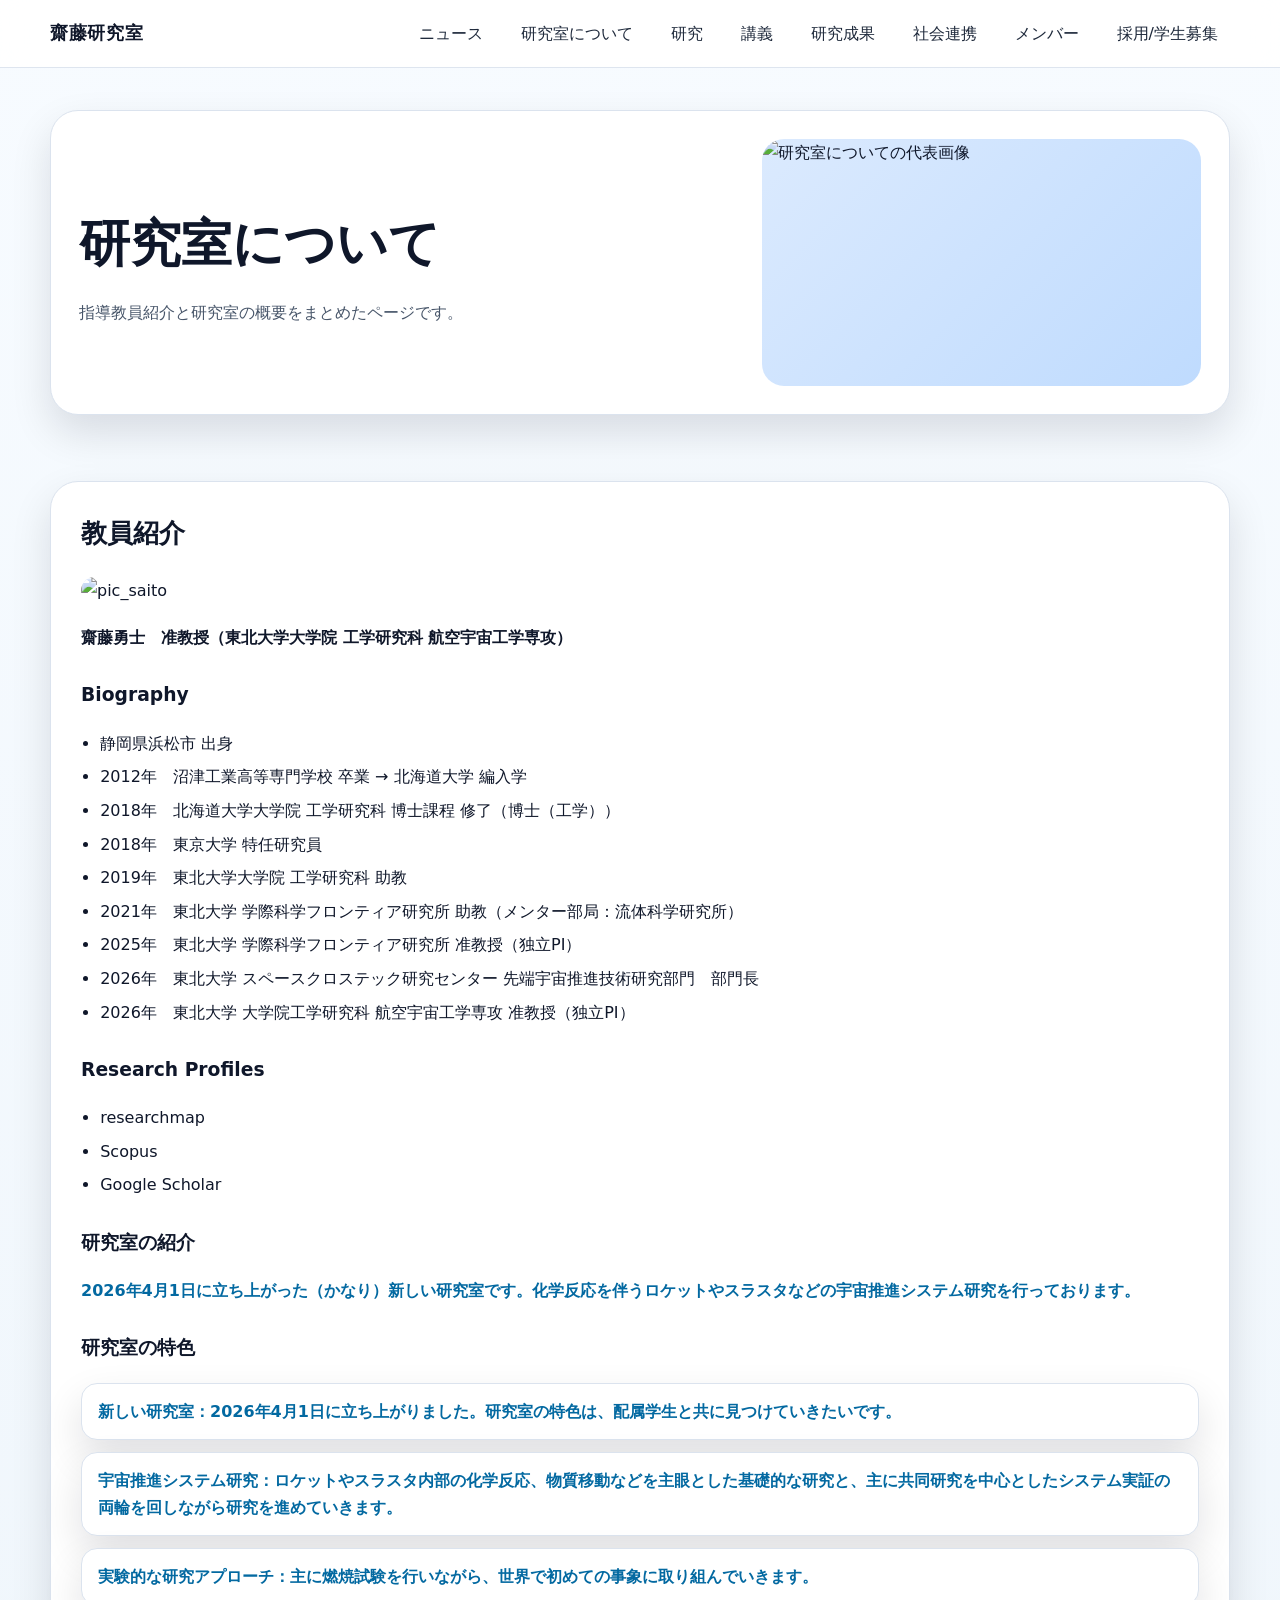
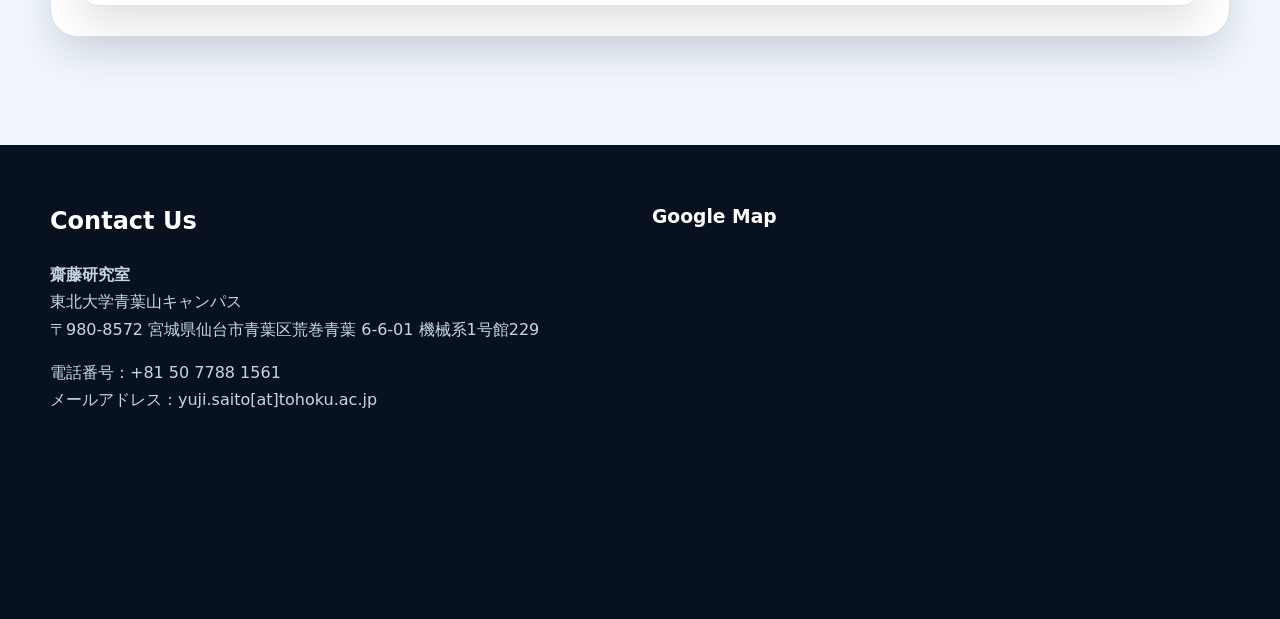
==== commit 05f1043e: "Update about.html" ====
--- a/about.html
+++ b/about.html
@@ -66,13 +66,13 @@
   </ul>
   </ul>
   <h3>研究室の紹介</h3>
-  <p class="placeholder">2026年4月1日に立ち上がった新しい研究室になります。化学反応を伴うロケットやスラスタなどの宇宙推進システム研究を行っております。</p>
+  <p class="placeholder">2026年4月1日に立ち上がった（かなり）新しい研究室です。化学反応を伴うロケットやスラスタなどの宇宙推進システム研究を行っております。</p>
   
   <h3>研究室の特色</h3>
   <ul class="plain-list">
-  <li><span class="placeholder">新しい研究室</span></li>
-  <li><span class="placeholder">宇宙推進システム研究</span></li>
-  <li><span class="placeholder">実験的な研究アプローチ</span></li>
+  <li><span class="placeholder">新しい研究室：2026年4月1日に立ち上がりました。研究室の特色は、配属学生と共に見つけていきたいです。</span></li>
+  <li><span class="placeholder">宇宙推進システム研究：ロケットやスラスタ内部の化学反応、物質移動などを主眼とした基礎的な研究と、主に共同研究を中心としたシステム実証の両輪を回しながら研究を進めていきます。</span></li>
+  <li><span class="placeholder">実験的な研究アプローチ：主に燃焼試験を行いながら、世界で初めての事象に取り組んでいきます。</span></li>
         </ul>
       </div>
     </section>
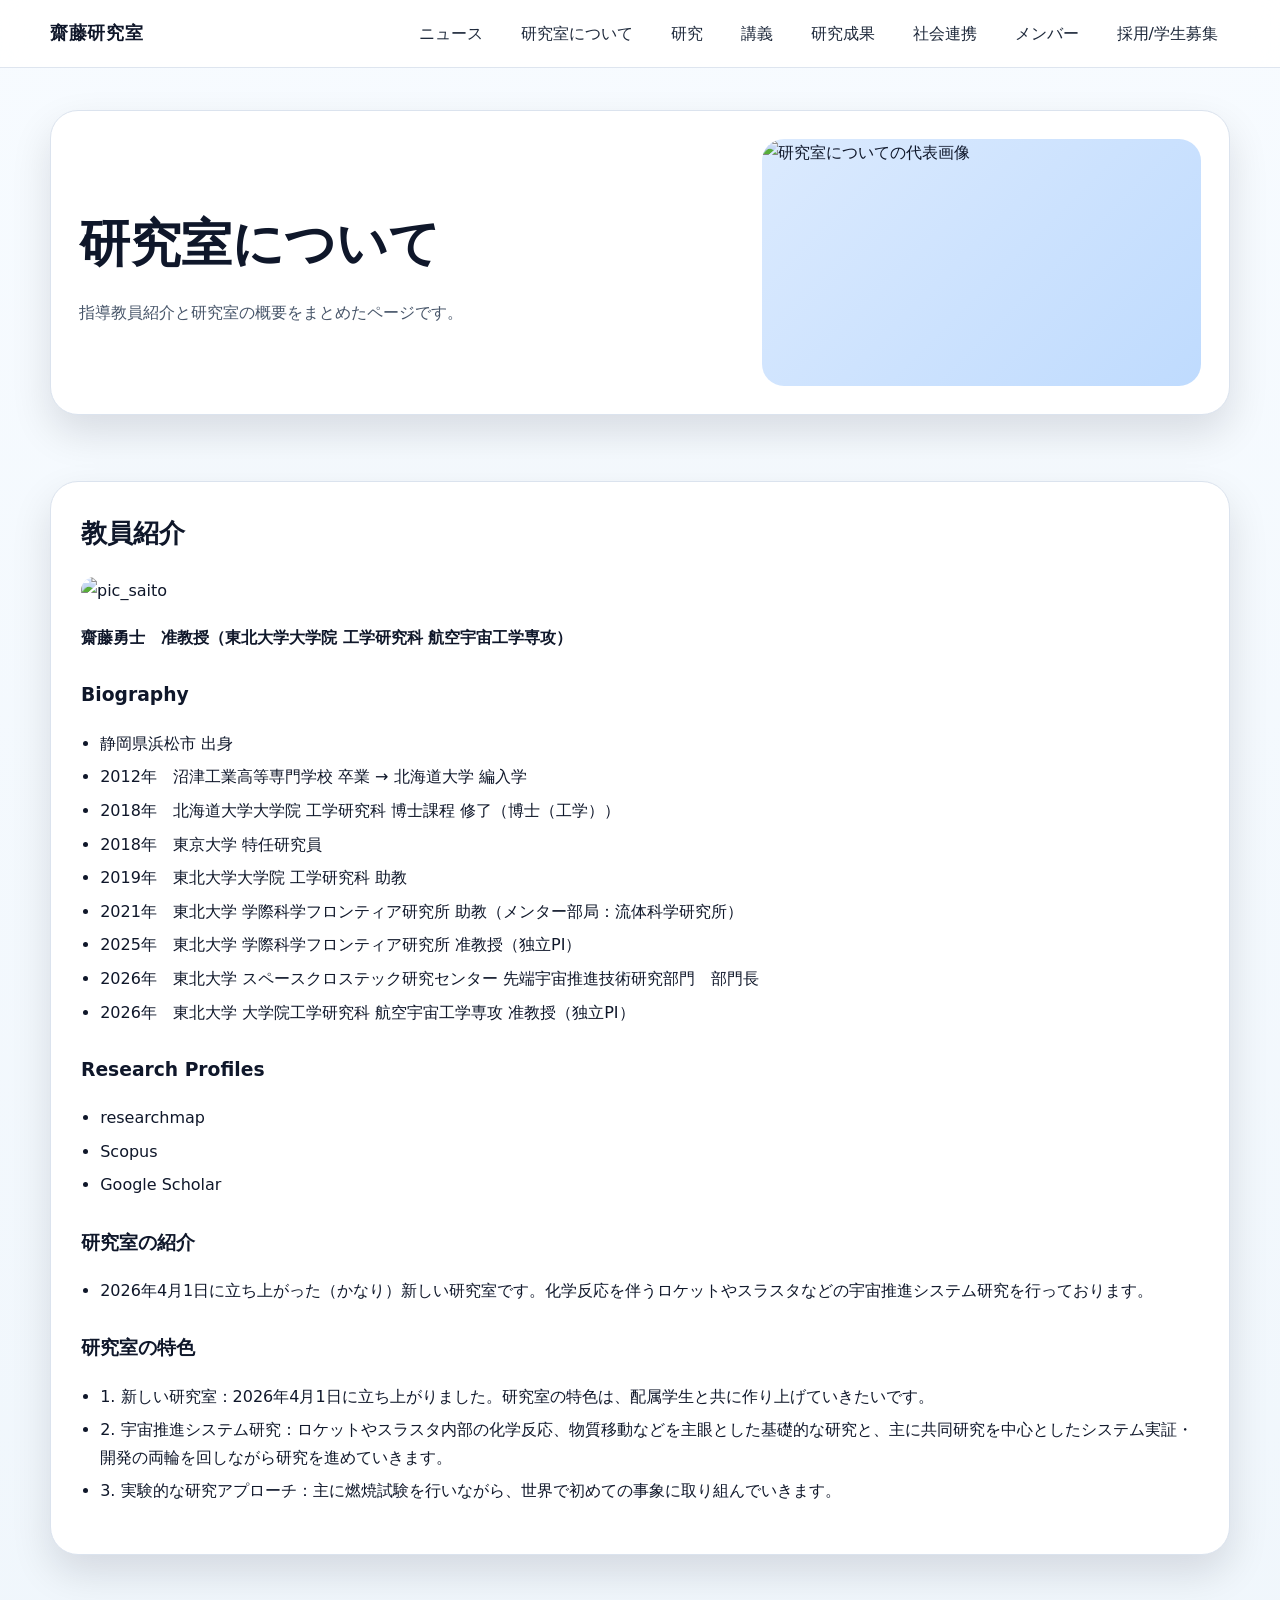
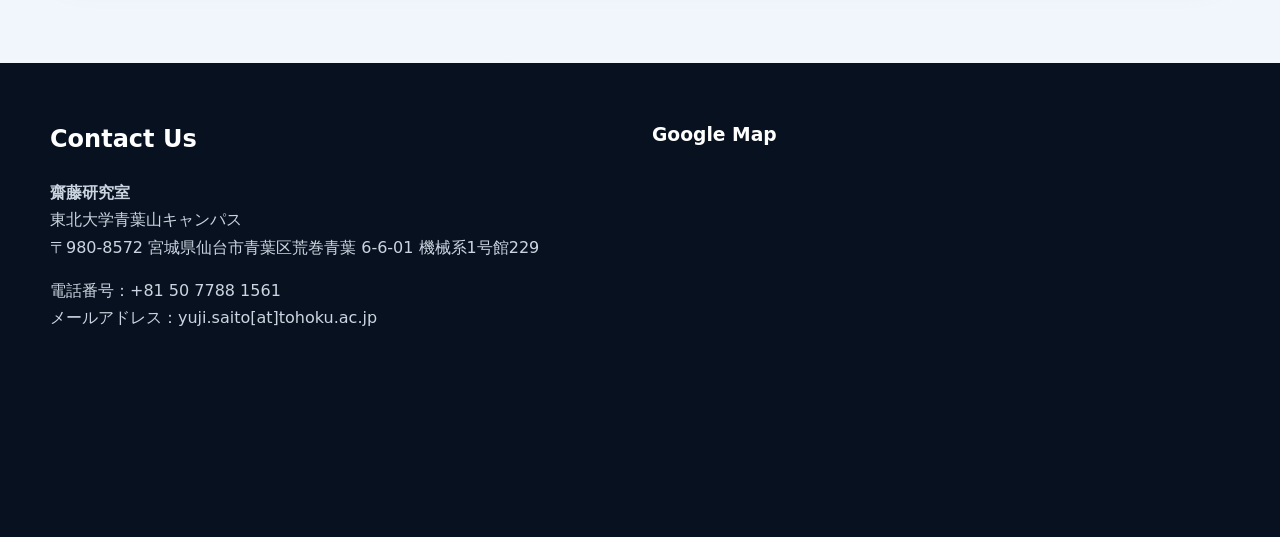
==== commit 992d2ce8: "Update about.html" ====
--- a/about.html
+++ b/about.html
@@ -66,15 +66,18 @@
   </ul>
   </ul>
   <h3>研究室の紹介</h3>
-  <p class="placeholder">2026年4月1日に立ち上がった（かなり）新しい研究室です。化学反応を伴うロケットやスラスタなどの宇宙推進システム研究を行っております。</p>
+        <ul class="bio-list">
+        <li>2026年4月1日に立ち上がった（かなり）新しい研究室です。化学反応を伴うロケットやスラスタなどの宇宙推進システム研究を行っております。</li>
+        </ul>  
   
   <h3>研究室の特色</h3>
-  <ul class="plain-list">
-  <li><span class="placeholder">新しい研究室：2026年4月1日に立ち上がりました。研究室の特色は、配属学生と共に見つけていきたいです。</span></li>
-  <li><span class="placeholder">宇宙推進システム研究：ロケットやスラスタ内部の化学反応、物質移動などを主眼とした基礎的な研究と、主に共同研究を中心としたシステム実証の両輪を回しながら研究を進めていきます。</span></li>
-  <li><span class="placeholder">実験的な研究アプローチ：主に燃焼試験を行いながら、世界で初めての事象に取り組んでいきます。</span></li>
-        </ul>
-      </div>
+        <ul class="bio-list">
+        <li>1. 新しい研究室：2026年4月1日に立ち上がりました。研究室の特色は、配属学生と共に作り上げていきたいです。</li>
+        <li>2. 宇宙推進システム研究：ロケットやスラスタ内部の化学反応、物質移動などを主眼とした基礎的な研究と、主に共同研究を中心としたシステム実証・開発の両輪を回しながら研究を進めていきます。</li>
+        <li>3. 実験的な研究アプローチ：主に燃焼試験を行いながら、世界で初めての事象に取り組んでいきます。</li>
+        </ul>  
+     </ul>
+     </div>
     </section>
   </main>
 
